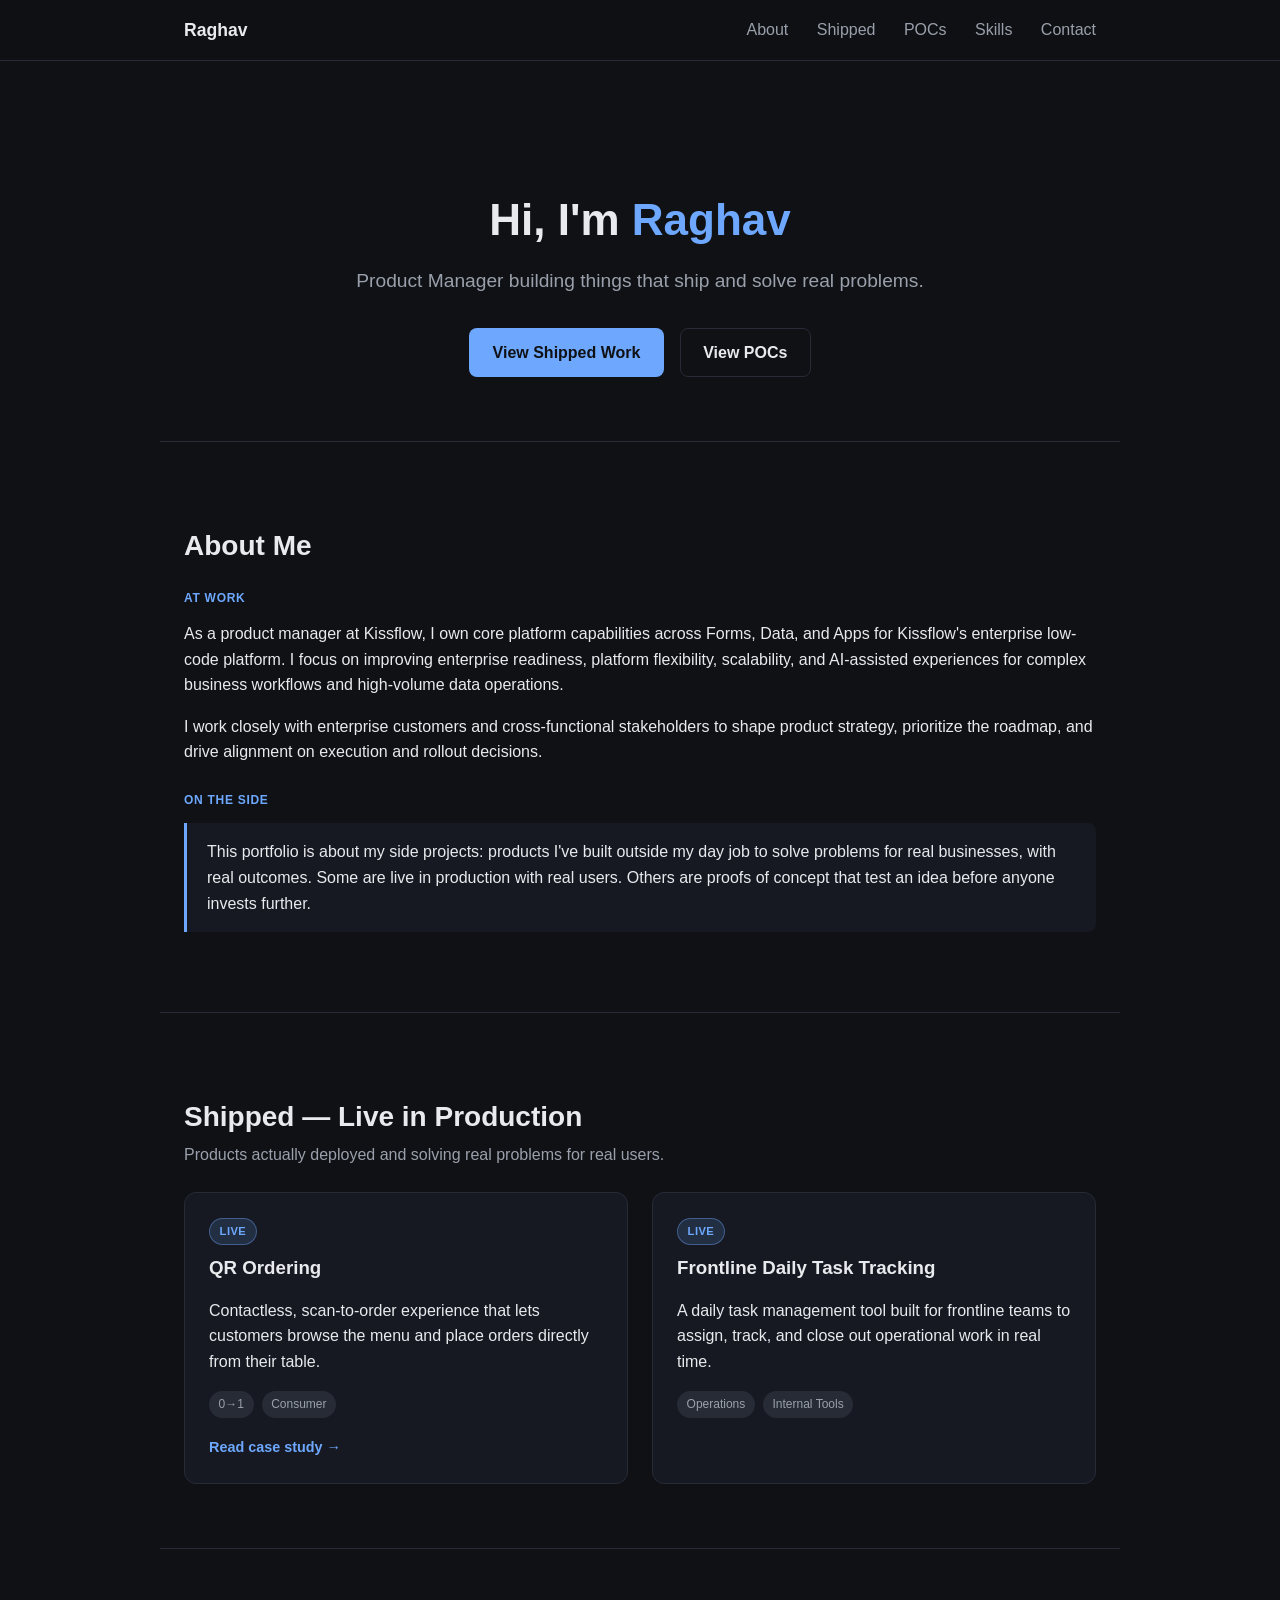
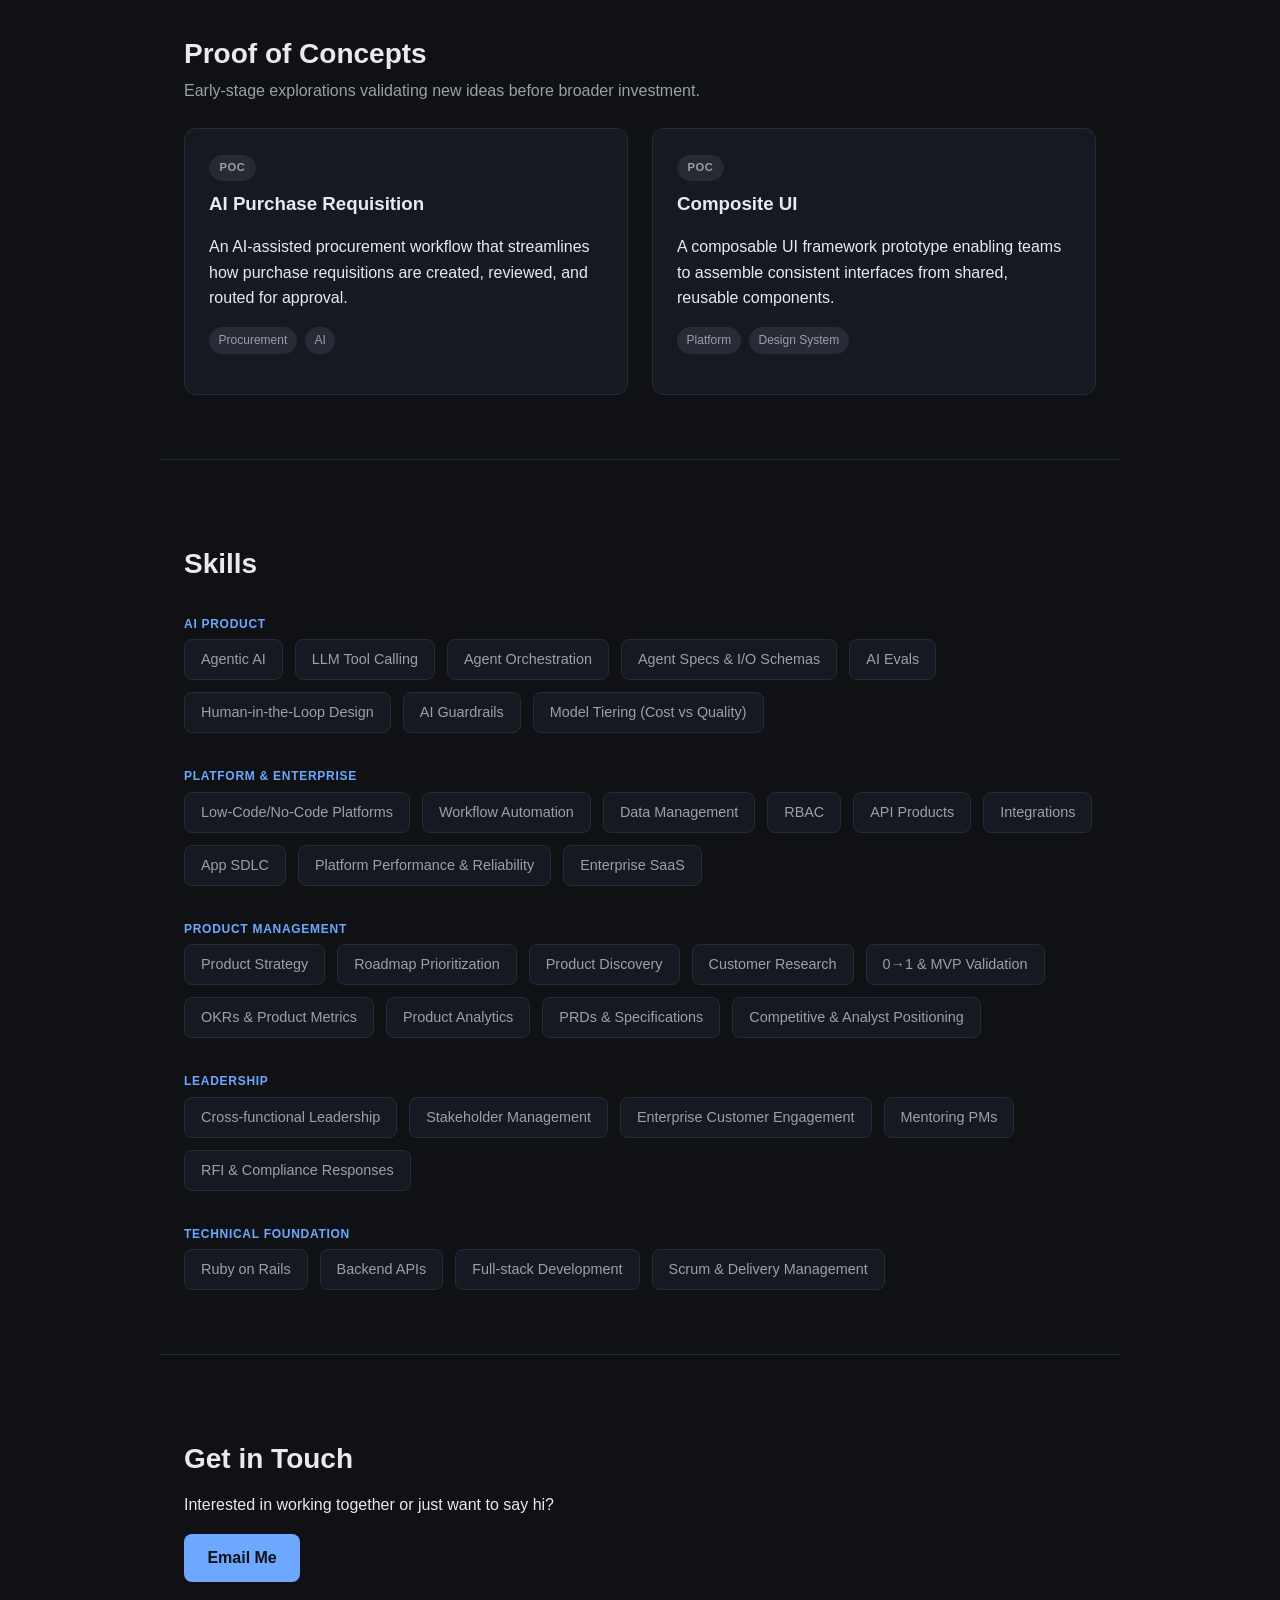
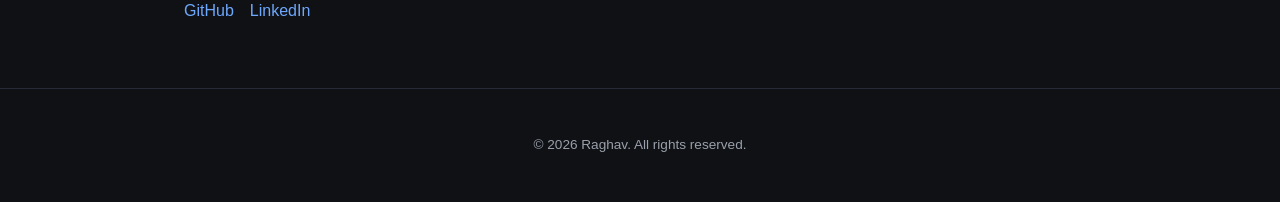
==== index.html @ c7f666b1 "Fill Skills section from resume, grouped by area Co-Authored-By: Claude Opus 5.5 <noreply@anthropic." ====
<!DOCTYPE html>
<html lang="en">
<head>
  <meta charset="UTF-8" />
  <meta name="viewport" content="width=device-width, initial-scale=1.0" />
  <title>Raghav — Product Manager Portfolio</title>
  <meta name="description" content="Portfolio of Raghav — Product Manager" />
  <link rel="stylesheet" href="assets/style.css" />
  <link rel="icon" href="data:,">
</head>
<body>
  <header class="nav">
    <div class="nav-inner">
      <a href="#home" class="brand">Raghav</a>
      <nav>
        <a href="#about">About</a>
        <a href="#projects">Shipped</a>
        <a href="#pocs">POCs</a>
        <a href="#skills">Skills</a>
        <a href="#contact">Contact</a>
      </nav>
    </div>
  </header>

  <main>
    <section id="home" class="hero">
      <h1>Hi, I'm <span class="accent">Raghav</span></h1>
      <p class="subtitle">Product Manager building things that ship and solve real problems.</p>
      <div class="cta">
        <a href="#projects" class="btn btn-primary">View Shipped Work</a>
        <a href="#pocs" class="btn btn-outline">View POCs</a>
      </div>
    </section>

    <section id="about" class="section">
      <h2>About Me</h2>
      <h3 class="about-label">At work</h3>
      <p>
        As a product manager at Kissflow, I own core platform capabilities across
        Forms, Data, and Apps for Kissflow's enterprise low-code platform. I focus on
        improving enterprise readiness, platform flexibility, scalability, and
        AI-assisted experiences for complex business workflows and high-volume data
        operations.
      </p>
      <p>
        I work closely with enterprise customers and cross-functional stakeholders to
        shape product strategy, prioritize the roadmap, and drive alignment on
        execution and rollout decisions.
      </p>
      <h3 class="about-label">On the side</h3>
      <p class="callout">
        This portfolio is about my side projects: products I've built outside my day
        job to solve problems for real businesses, with real outcomes. Some are live
        in production with real users. Others are proofs of concept that test an idea
        before anyone invests further.
      </p>
    </section>

    <section id="projects" class="section">
      <h2>Shipped — Live in Production</h2>
      <p class="section-intro">Products actually deployed and solving real problems for real users.</p>
      <div class="grid">
        <article class="card">
          <span class="status-badge status-live">Live</span>
          <h3>QR Ordering</h3>
          <p>Contactless, scan-to-order experience that lets customers browse the menu and place orders directly from their table.</p>
          <div class="tags">
            <span class="tag">0&rarr;1</span>
            <span class="tag">Consumer</span>
          </div>
          <a href="projects/qr-ordering.html" class="card-link">Read case study &rarr;</a>
        </article>
        <article class="card">
          <span class="status-badge status-live">Live</span>
          <h3>Frontline Daily Task Tracking</h3>
          <p>A daily task management tool built for frontline teams to assign, track, and close out operational work in real time.</p>
          <div class="tags">
            <span class="tag">Operations</span>
            <span class="tag">Internal Tools</span>
          </div>
        </article>
      </div>
    </section>

    <section id="pocs" class="section">
      <h2>Proof of Concepts</h2>
      <p class="section-intro">Early-stage explorations validating new ideas before broader investment.</p>
      <div class="grid">
        <article class="card">
          <span class="status-badge status-poc">POC</span>
          <h3>AI Purchase Requisition</h3>
          <p>An AI-assisted procurement workflow that streamlines how purchase requisitions are created, reviewed, and routed for approval.</p>
          <div class="tags">
            <span class="tag">Procurement</span>
            <span class="tag">AI</span>
          </div>
        </article>
        <article class="card">
          <span class="status-badge status-poc">POC</span>
          <h3>Composite UI</h3>
          <p>A composable UI framework prototype enabling teams to assemble consistent interfaces from shared, reusable components.</p>
          <div class="tags">
            <span class="tag">Platform</span>
            <span class="tag">Design System</span>
          </div>
        </article>
      </div>
    </section>

    <section id="skills" class="section">
      <h2>Skills</h2>
      <div class="skill-groups">
        <div class="skill-group">
          <h3 class="about-label">AI Product</h3>
          <ul class="skills-list">
            <li>Agentic AI</li>
            <li>LLM Tool Calling</li>
            <li>Agent Orchestration</li>
            <li>Agent Specs &amp; I/O Schemas</li>
            <li>AI Evals</li>
            <li>Human-in-the-Loop Design</li>
            <li>AI Guardrails</li>
            <li>Model Tiering (Cost vs Quality)</li>
          </ul>
        </div>
        <div class="skill-group">
          <h3 class="about-label">Platform &amp; Enterprise</h3>
          <ul class="skills-list">
            <li>Low-Code/No-Code Platforms</li>
            <li>Workflow Automation</li>
            <li>Data Management</li>
            <li>RBAC</li>
            <li>API Products</li>
            <li>Integrations</li>
            <li>App SDLC</li>
            <li>Platform Performance &amp; Reliability</li>
            <li>Enterprise SaaS</li>
          </ul>
        </div>
        <div class="skill-group">
          <h3 class="about-label">Product Management</h3>
          <ul class="skills-list">
            <li>Product Strategy</li>
            <li>Roadmap Prioritization</li>
            <li>Product Discovery</li>
            <li>Customer Research</li>
            <li>0&rarr;1 &amp; MVP Validation</li>
            <li>OKRs &amp; Product Metrics</li>
            <li>Product Analytics</li>
            <li>PRDs &amp; Specifications</li>
            <li>Competitive &amp; Analyst Positioning</li>
          </ul>
        </div>
        <div class="skill-group">
          <h3 class="about-label">Leadership</h3>
          <ul class="skills-list">
            <li>Cross-functional Leadership</li>
            <li>Stakeholder Management</li>
            <li>Enterprise Customer Engagement</li>
            <li>Mentoring PMs</li>
            <li>RFI &amp; Compliance Responses</li>
          </ul>
        </div>
        <div class="skill-group">
          <h3 class="about-label">Technical Foundation</h3>
          <ul class="skills-list">
            <li>Ruby on Rails</li>
            <li>Backend APIs</li>
            <li>Full-stack Development</li>
            <li>Scrum &amp; Delivery Management</li>
          </ul>
        </div>
      </div>
    </section>

    <section id="contact" class="section">
      <h2>Get in Touch</h2>
      <p>Interested in working together or just want to say hi?</p>
      <a href="mailto:you@example.com" class="btn btn-primary">Email Me</a>
      <div class="social">
        <a href="https://github.com/rockwander" target="_blank" rel="noopener">GitHub</a>
        <a href="#" target="_blank" rel="noopener">LinkedIn</a>
      </div>
    </section>
  </main>

  <footer class="footer">
    <p>&copy; <span id="year"></span> Raghav. All rights reserved.</p>
  </footer>

  <script src="assets/script.js"></script>
</body>
</html>
---- assets/style.css ----
:root {
  --bg: #0f1115;
  --bg-alt: #161922;
  --text: #e8eaed;
  --text-muted: #9aa0ab;
  --accent: #6ea8fe;
  --border: #262b36;
  --max-width: 960px;
}

* {
  box-sizing: border-box;
}

body {
  margin: 0;
  font-family: -apple-system, BlinkMacSystemFont, "Segoe UI", Roboto, Helvetica, Arial, sans-serif;
  background: var(--bg);
  color: var(--text);
  line-height: 1.6;
}

a {
  color: var(--accent);
  text-decoration: none;
}

h1, h2, h3 {
  line-height: 1.2;
}

.nav {
  position: sticky;
  top: 0;
  background: rgba(15, 17, 21, 0.9);
  backdrop-filter: blur(6px);
  border-bottom: 1px solid var(--border);
  z-index: 10;
}

.nav-inner {
  max-width: var(--max-width);
  margin: 0 auto;
  padding: 1rem 1.5rem;
  display: flex;
  justify-content: space-between;
  align-items: center;
}

.brand {
  font-weight: 700;
  color: var(--text);
  font-size: 1.1rem;
}

.nav nav a {
  margin-left: 1.5rem;
  color: var(--text-muted);
  font-weight: 500;
}

.nav nav a:hover {
  color: var(--text);
}

.hero {
  max-width: var(--max-width);
  margin: 0 auto;
  padding: 6rem 1.5rem 4rem;
  text-align: center;
}

.hero h1 {
  font-size: 2.75rem;
  margin-bottom: 0.5rem;
}

.accent {
  color: var(--accent);
}

.subtitle {
  color: var(--text-muted);
  font-size: 1.2rem;
  margin-bottom: 2rem;
}

.cta {
  display: flex;
  gap: 1rem;
  justify-content: center;
}

.btn {
  display: inline-block;
  padding: 0.65rem 1.4rem;
  border-radius: 8px;
  font-weight: 600;
  border: 1px solid transparent;
}

.btn-primary {
  background: var(--accent);
  color: #0f1115;
}

.btn-outline {
  border-color: var(--border);
  color: var(--text);
}

.section {
  max-width: var(--max-width);
  margin: 0 auto;
  padding: 4rem 1.5rem;
  border-top: 1px solid var(--border);
}

.section h2 {
  font-size: 1.75rem;
  margin-bottom: 0.5rem;
}

.section-intro {
  color: var(--text-muted);
  margin-top: 0;
  margin-bottom: 1.5rem;
}

.grid {
  display: grid;
  grid-template-columns: repeat(auto-fit, minmax(240px, 1fr));
  gap: 1.5rem;
}

.card {
  background: var(--bg-alt);
  border: 1px solid var(--border);
  border-radius: 12px;
  padding: 1.5rem;
}

.card h3 {
  margin-top: 0;
}

.status-badge {
  display: inline-block;
  font-size: 0.7rem;
  font-weight: 700;
  text-transform: uppercase;
  letter-spacing: 0.04em;
  padding: 0.2rem 0.6rem;
  border-radius: 999px;
  margin-bottom: 0.75rem;
}

.status-live {
  background: rgba(110, 168, 254, 0.15);
  color: var(--accent);
  border: 1px solid rgba(110, 168, 254, 0.4);
}

.status-poc {
  background: rgba(154, 160, 171, 0.12);
  color: var(--text-muted);
  border: 1px solid var(--border);
}

.tags {
  display: flex;
  gap: 0.5rem;
  flex-wrap: wrap;
  margin: 1rem 0;
}

.tag {
  background: var(--border);
  color: var(--text-muted);
  font-size: 0.75rem;
  padding: 0.25rem 0.6rem;
  border-radius: 999px;
}

.card-link {
  font-weight: 600;
  font-size: 0.9rem;
}

.skills-list {
  display: flex;
  flex-wrap: wrap;
  gap: 0.75rem;
  list-style: none;
  padding: 0;
}

.skills-list li {
  background: var(--bg-alt);
  border: 1px solid var(--border);
  padding: 0.5rem 1rem;
  border-radius: 8px;
  color: var(--text-muted);
  font-size: 0.9rem;
}

.skill-groups {
  display: grid;
  gap: 0.5rem;
}

.skill-group .skills-list {
  margin: 0.5rem 0 0;
}

.social {
  margin-top: 1rem;
  display: flex;
  gap: 1rem;
}

.footer {
  text-align: center;
  padding: 2rem 1.5rem;
  color: var(--text-muted);
  font-size: 0.85rem;
  border-top: 1px solid var(--border);
}

.about-label {
  font-size: 0.75rem;
  font-weight: 700;
  text-transform: uppercase;
  letter-spacing: 0.06em;
  color: var(--accent);
  margin: 1.75rem 0 0.25rem;
}

/* Case study pages */
.case-hero {
  max-width: var(--max-width);
  margin: 0 auto;
  padding: 4rem 1.5rem 2rem;
}

.case-hero h1 {
  font-size: 2.5rem;
  margin: 0 0 0.5rem;
}

.case-hero .subtitle {
  margin-bottom: 1rem;
}

.numbered {
  list-style: none;
  counter-reset: item;
  padding: 0;
  margin: 0;
}

.numbered li {
  counter-increment: item;
  position: relative;
  padding-left: 3rem;
  margin-bottom: 1.5rem;
}

.numbered li::before {
  content: counter(item, decimal-leading-zero);
  position: absolute;
  left: 0;
  top: 0.1rem;
  color: var(--accent);
  font-weight: 700;
}

.numbered h3 {
  margin: 0 0 0.25rem;
  font-size: 1.05rem;
}

.numbered p {
  margin: 0;
  color: var(--text-muted);
}

.subsection {
  margin-top: 2.5rem;
}

.subsection h3 {
  font-size: 1.2rem;
  margin-bottom: 0.75rem;
}

.subsection p {
  color: var(--text-muted);
}

.mt {
  margin-top: 2rem;
}

.checklist {
  list-style: none;
  padding: 0;
  margin: 0;
}

.checklist li {
  position: relative;
  padding-left: 1.5rem;
  margin-bottom: 0.6rem;
  color: var(--text-muted);
}

.checklist li::before {
  content: "\2192";
  position: absolute;
  left: 0;
  color: var(--accent);
}

.checklist strong,
.subsection p strong {
  color: var(--text);
}

.pipeline {
  display: grid;
  grid-template-columns: repeat(auto-fit, minmax(200px, 1fr));
  gap: 1rem;
  margin-top: 1rem;
}

.stage {
  background: var(--bg-alt);
  border: 1px solid var(--border);
  border-top: 3px solid var(--accent);
  border-radius: 10px;
  padding: 1.25rem;
}

.stage h4 {
  margin: 0.5rem 0;
  font-size: 1rem;
}

.stage p {
  margin: 0;
  font-size: 0.9rem;
}

.stage-owner {
  font-size: 0.7rem;
  font-weight: 700;
  text-transform: uppercase;
  letter-spacing: 0.04em;
  color: var(--accent);
}

.callout {
  border-left: 3px solid var(--accent);
  background: var(--bg-alt);
  padding: 1rem 1.25rem;
  border-radius: 0 8px 8px 0;
}

@media (max-width: 600px) {
  .nav nav a {
    margin-left: 1rem;
    font-size: 0.9rem;
  }
  .hero h1,
  .case-hero h1 {
    font-size: 2rem;
  }
}
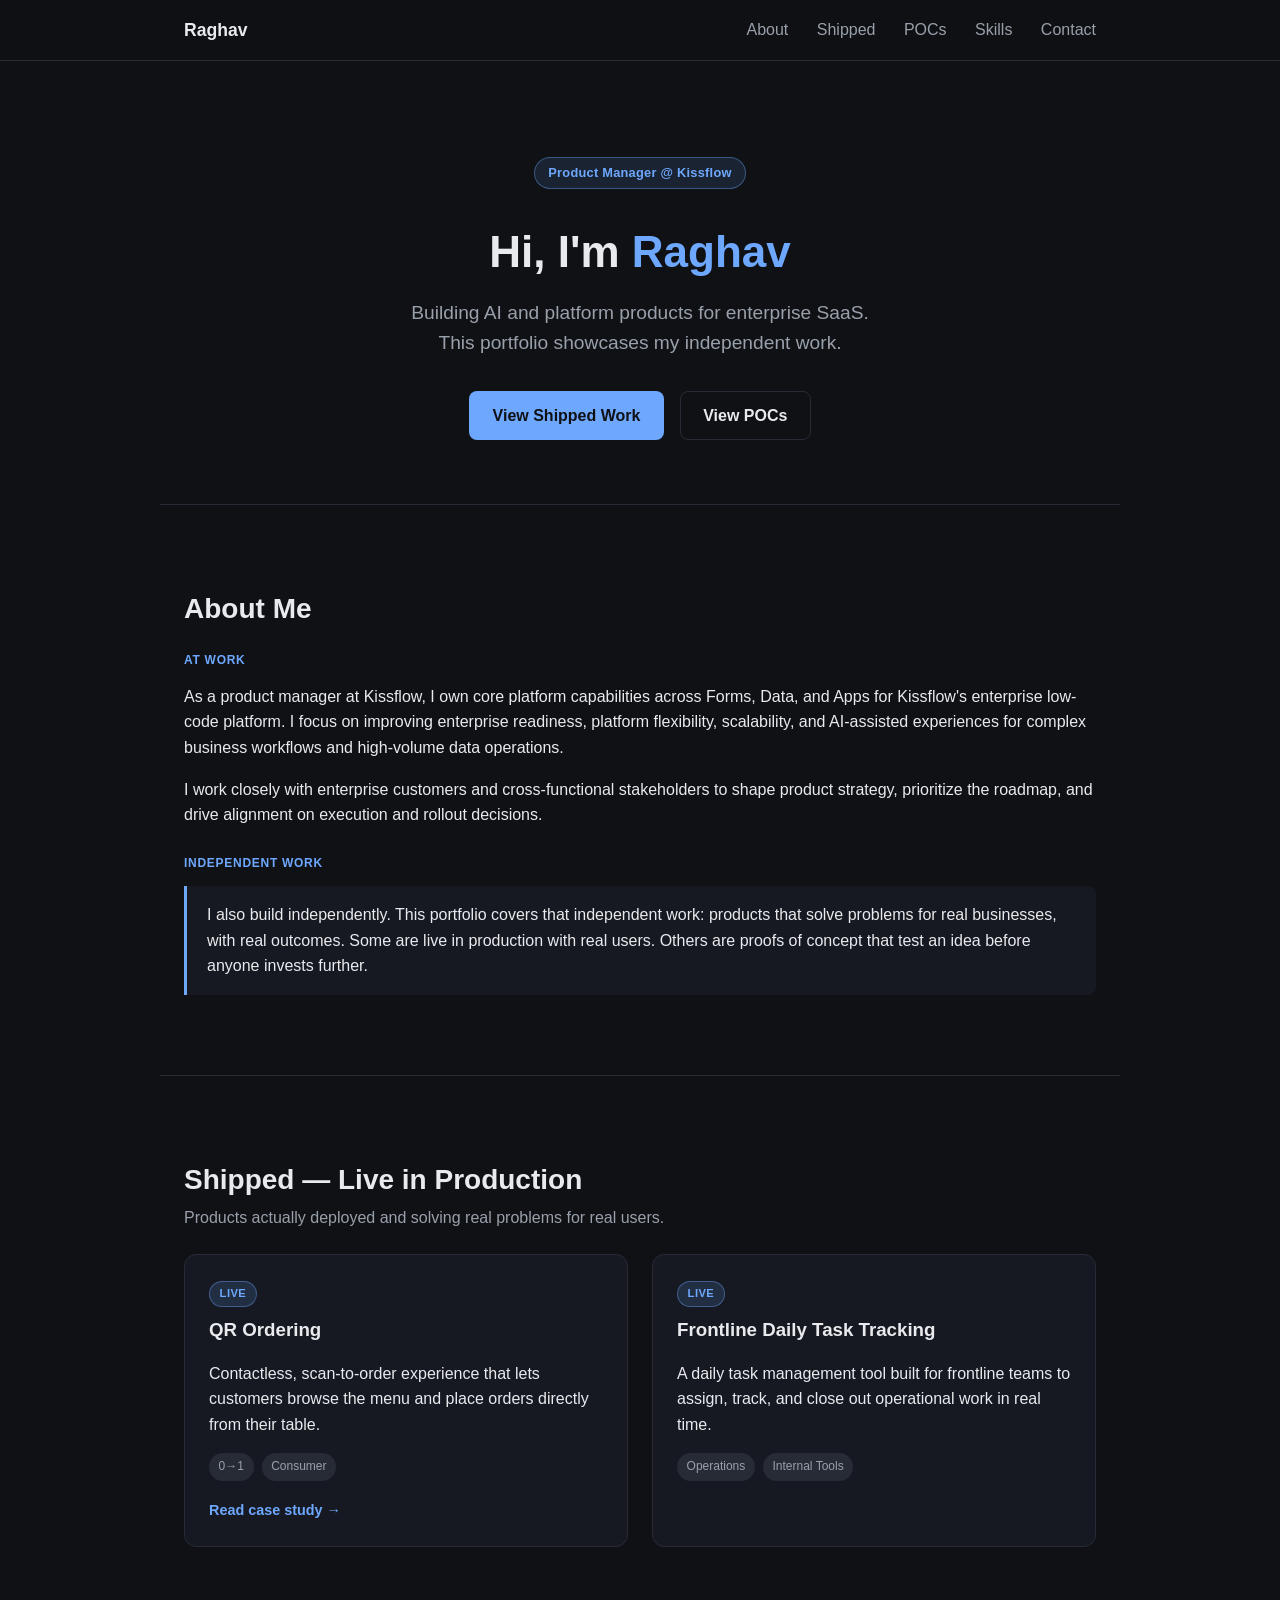
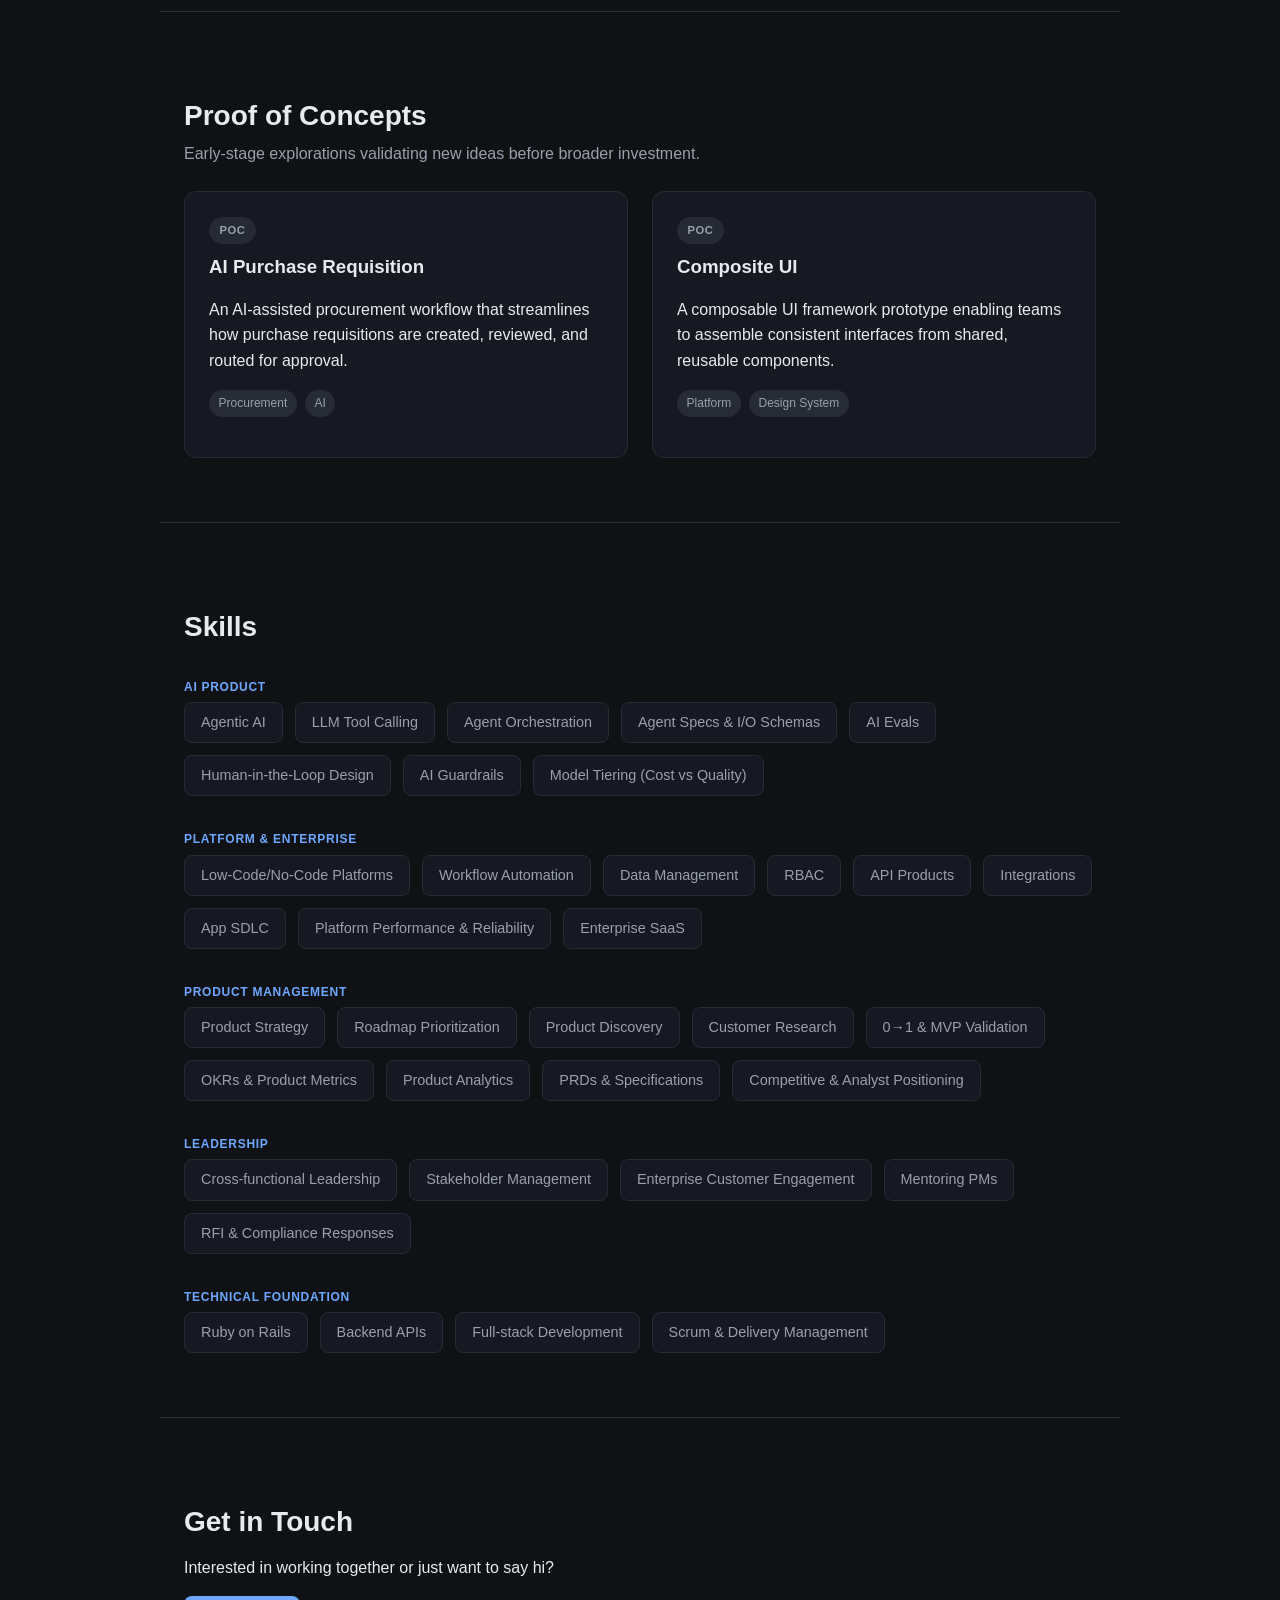
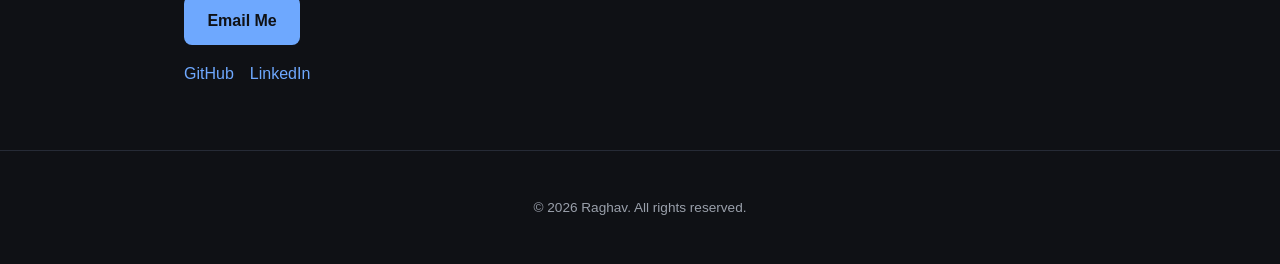
==== commit 80a3cee9: "Add Kissflow role tag to hero and frame portfolio as independent work Co-Authored-By: Claude Opus 5." ====
--- a/index.html
+++ b/index.html
@@ -24,8 +24,9 @@
 
   <main>
     <section id="home" class="hero">
+      <span class="role-tag">Product Manager @ Kissflow</span>
       <h1>Hi, I'm <span class="accent">Raghav</span></h1>
-      <p class="subtitle">Product Manager building things that ship and solve real problems.</p>
+      <p class="subtitle">Building AI and platform products for enterprise SaaS.<br />This portfolio showcases my independent work.</p>
       <div class="cta">
         <a href="#projects" class="btn btn-primary">View Shipped Work</a>
         <a href="#pocs" class="btn btn-outline">View POCs</a>
@@ -47,12 +48,12 @@
         shape product strategy, prioritize the roadmap, and drive alignment on
         execution and rollout decisions.
       </p>
-      <h3 class="about-label">On the side</h3>
+      <h3 class="about-label">Independent work</h3>
       <p class="callout">
-        This portfolio is about my side projects: products I've built outside my day
-        job to solve problems for real businesses, with real outcomes. Some are live
-        in production with real users. Others are proofs of concept that test an idea
-        before anyone invests further.
+        I also build independently. This portfolio covers that independent work:
+        products that solve problems for real businesses, with real outcomes. Some are
+        live in production with real users. Others are proofs of concept that test an
+        idea before anyone invests further.
       </p>
     </section>
 
@@ -176,10 +177,10 @@
     <section id="contact" class="section">
       <h2>Get in Touch</h2>
       <p>Interested in working together or just want to say hi?</p>
-      <a href="mailto:you@example.com" class="btn btn-primary">Email Me</a>
+      <a href="mailto:vishalragh13@gmail.com" class="btn btn-primary">Email Me</a>
       <div class="social">
         <a href="https://github.com/rockwander" target="_blank" rel="noopener">GitHub</a>
-        <a href="#" target="_blank" rel="noopener">LinkedIn</a>
+        <a href="https://www.linkedin.com/in/raghavendrang" target="_blank" rel="noopener">LinkedIn</a>
       </div>
     </section>
   </main>
--- a/assets/style.css
+++ b/assets/style.css
@@ -73,6 +73,18 @@
 .hero h1 {
   font-size: 2.75rem;
   margin-bottom: 0.5rem;
+}
+
+.role-tag {
+  display: inline-block;
+  font-size: 0.8rem;
+  font-weight: 600;
+  letter-spacing: 0.02em;
+  color: var(--accent);
+  background: rgba(110, 168, 254, 0.12);
+  border: 1px solid rgba(110, 168, 254, 0.4);
+  padding: 0.3rem 0.85rem;
+  border-radius: 999px;
 }
 
 .accent {
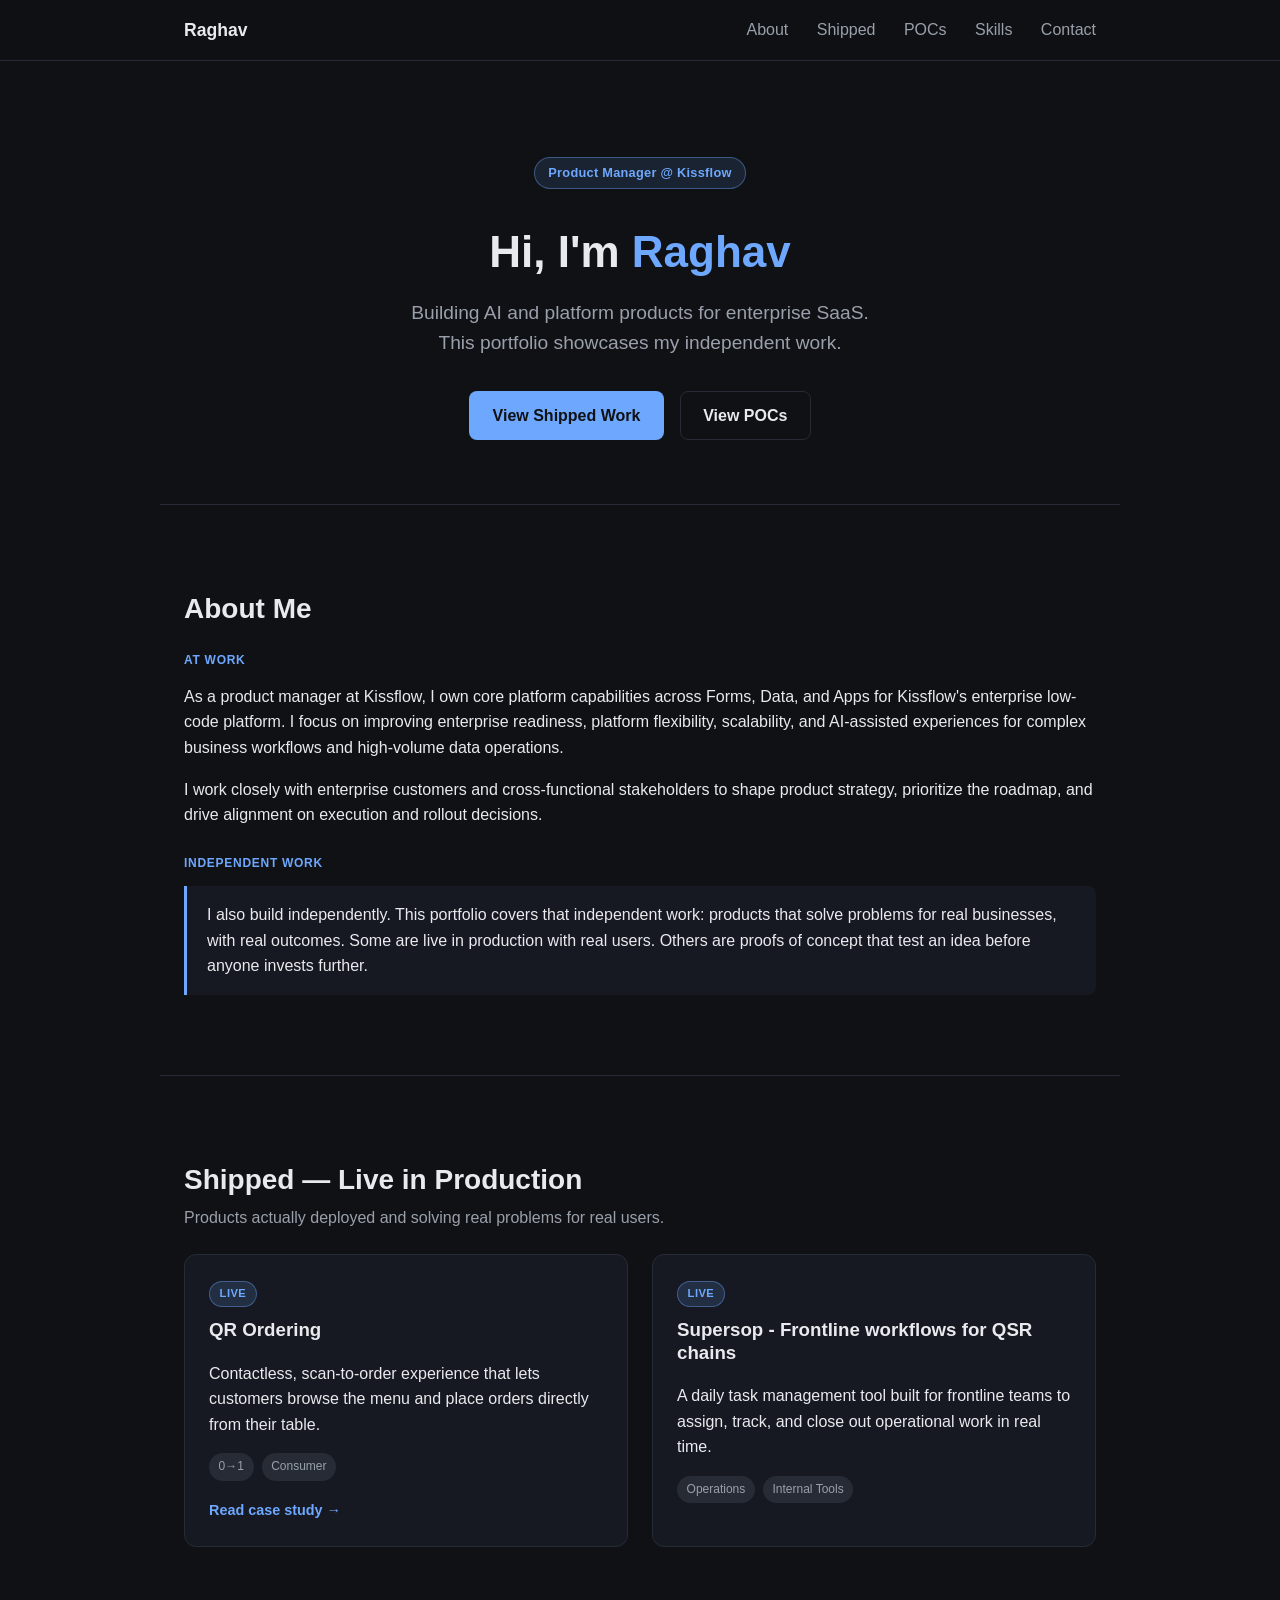
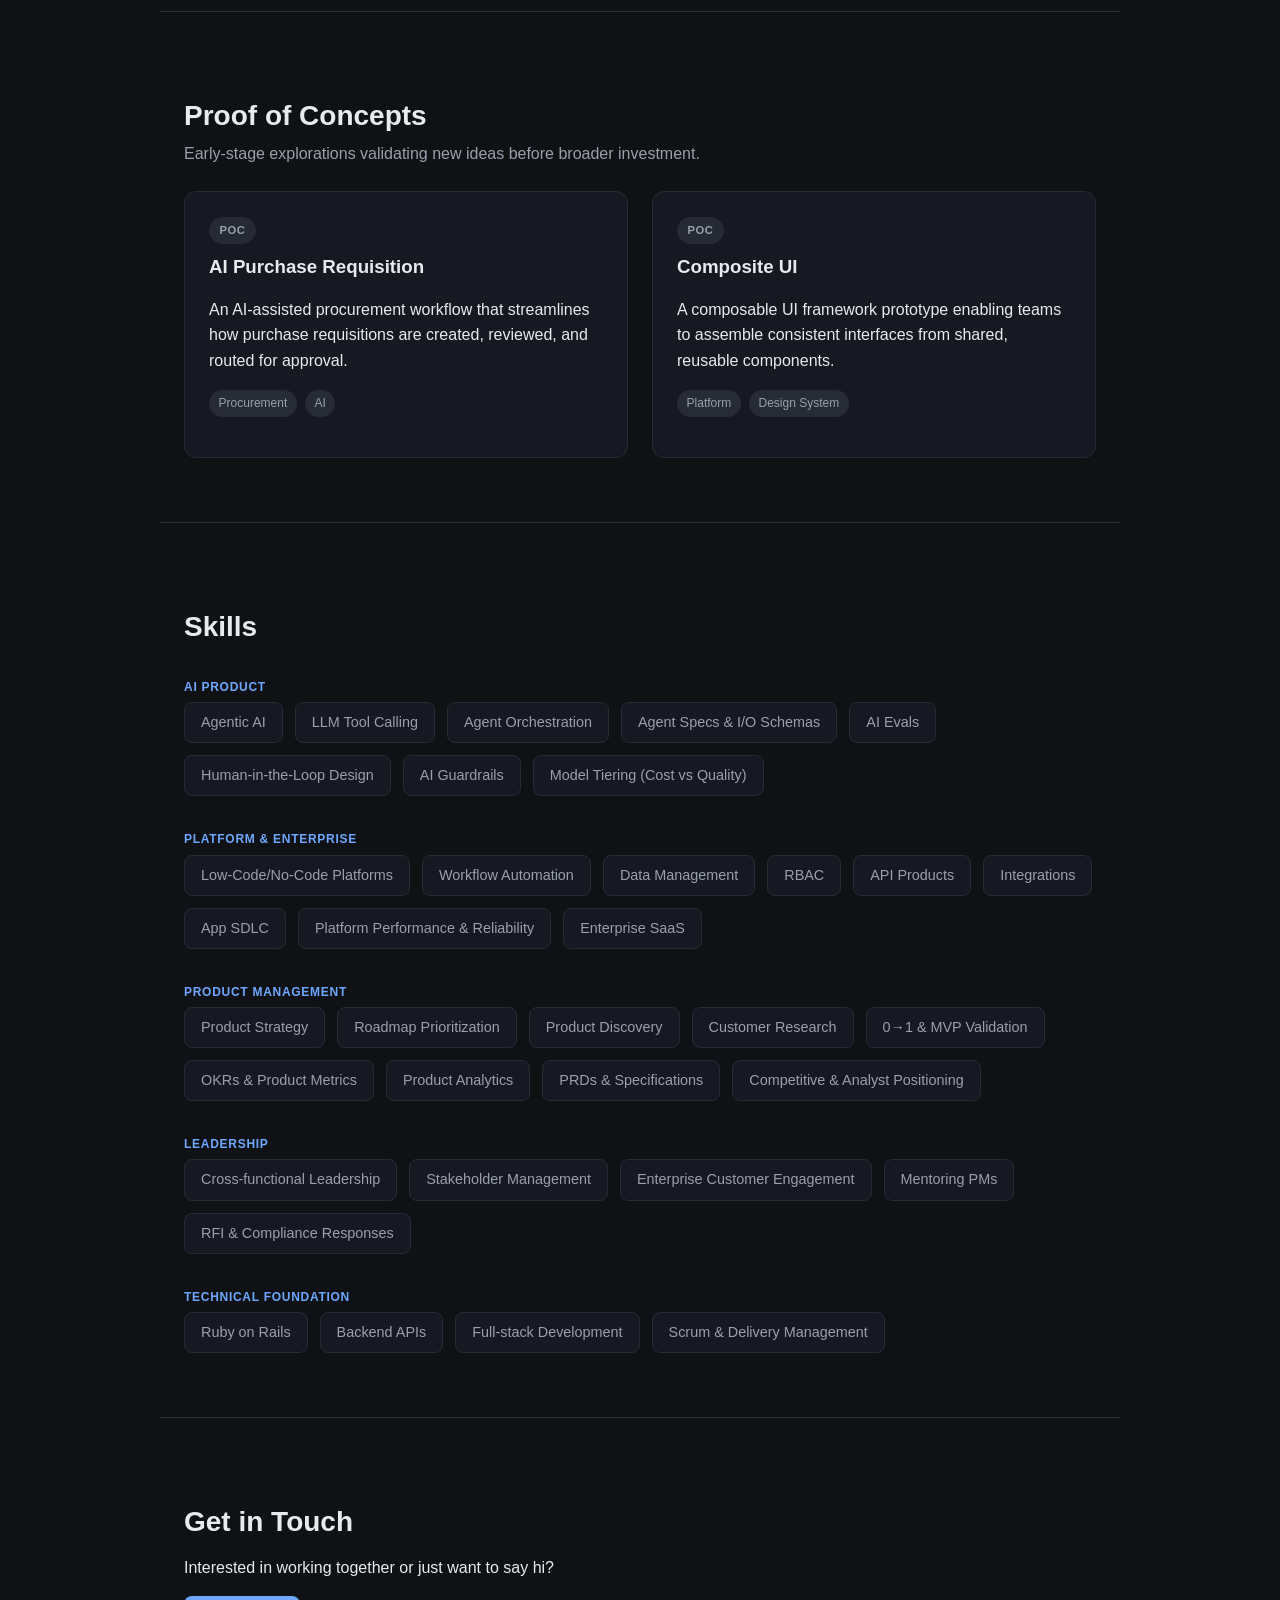
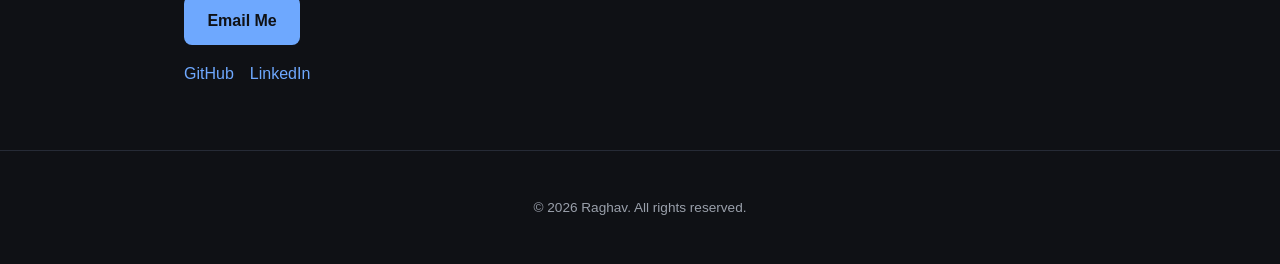
==== commit fef30f85: "Rename frontline task tracking card to Supersop Co-Authored-By: Claude Opus 5.5 <noreply@anthropic.c" ====
--- a/index.html
+++ b/index.html
@@ -73,7 +73,7 @@
         </article>
         <article class="card">
           <span class="status-badge status-live">Live</span>
-          <h3>Frontline Daily Task Tracking</h3>
+          <h3>Supersop - Frontline workflows for QSR chains</h3>
           <p>A daily task management tool built for frontline teams to assign, track, and close out operational work in real time.</p>
           <div class="tags">
             <span class="tag">Operations</span>
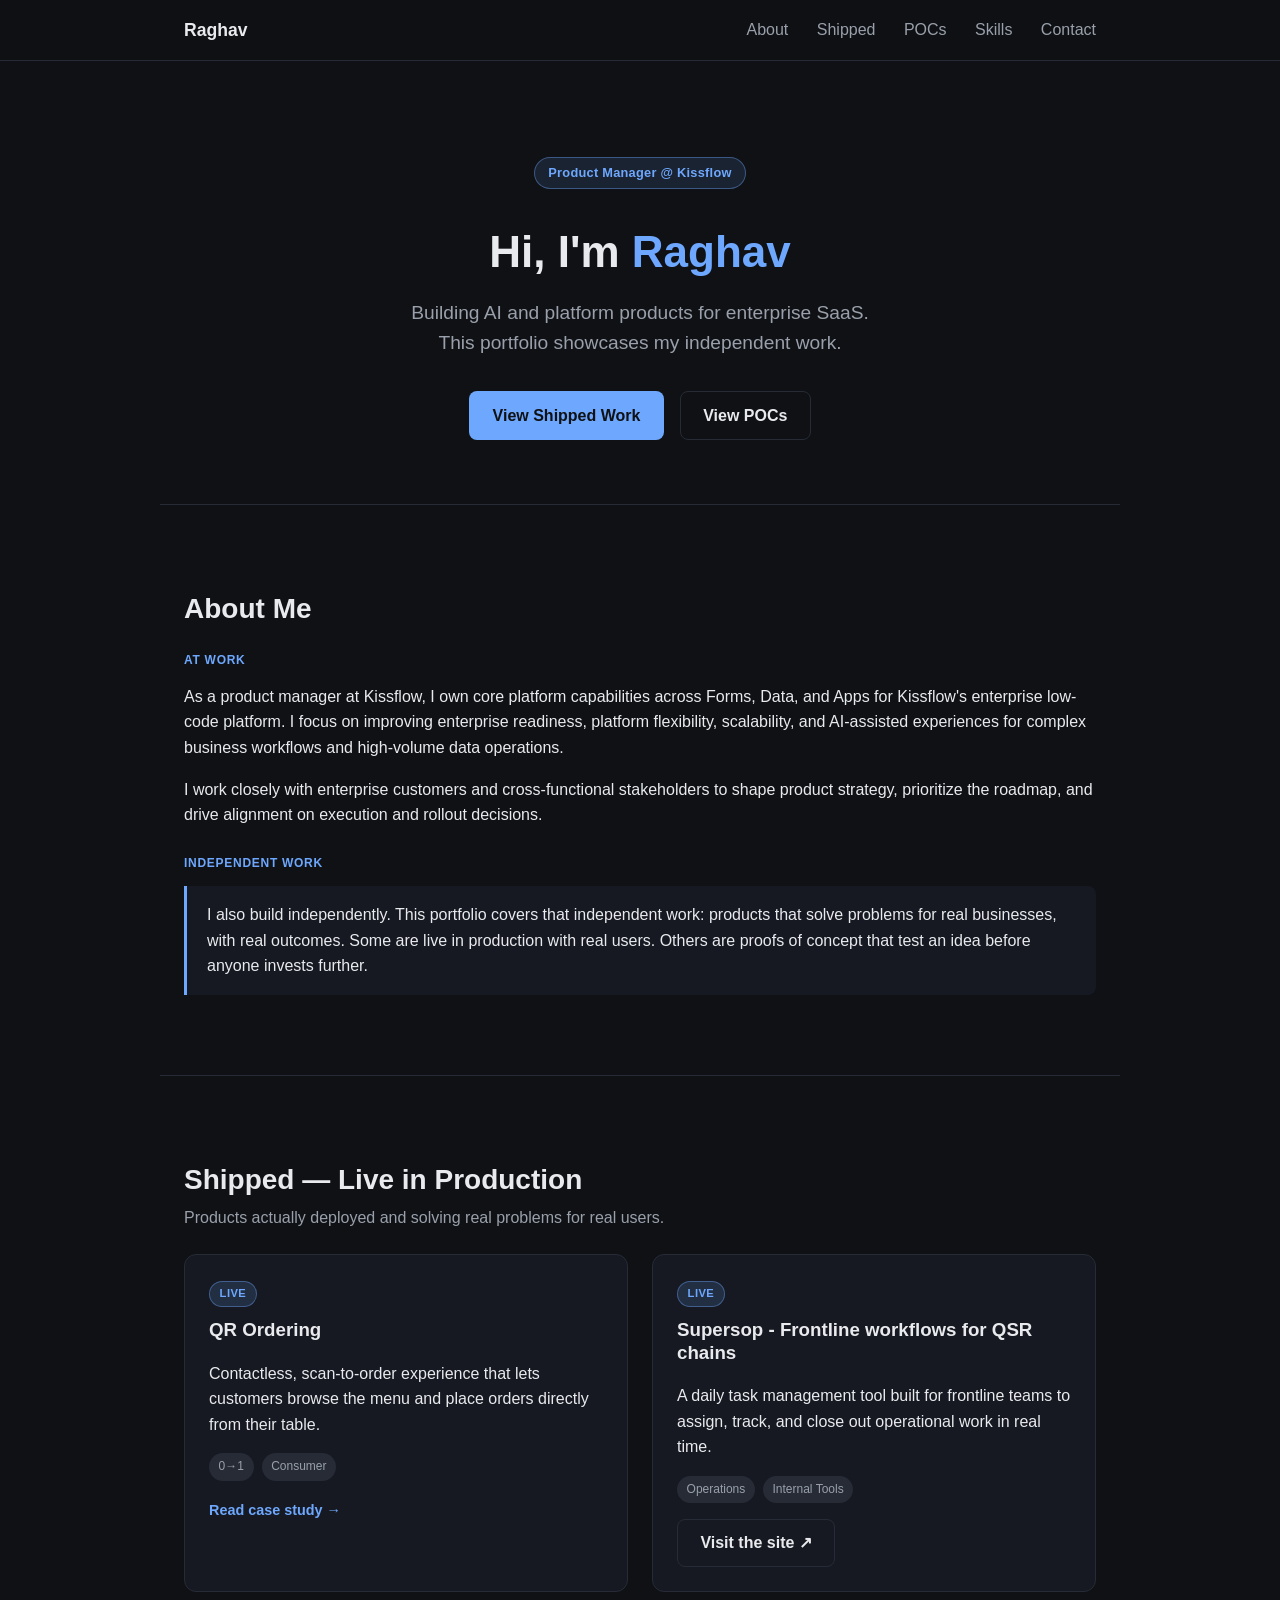
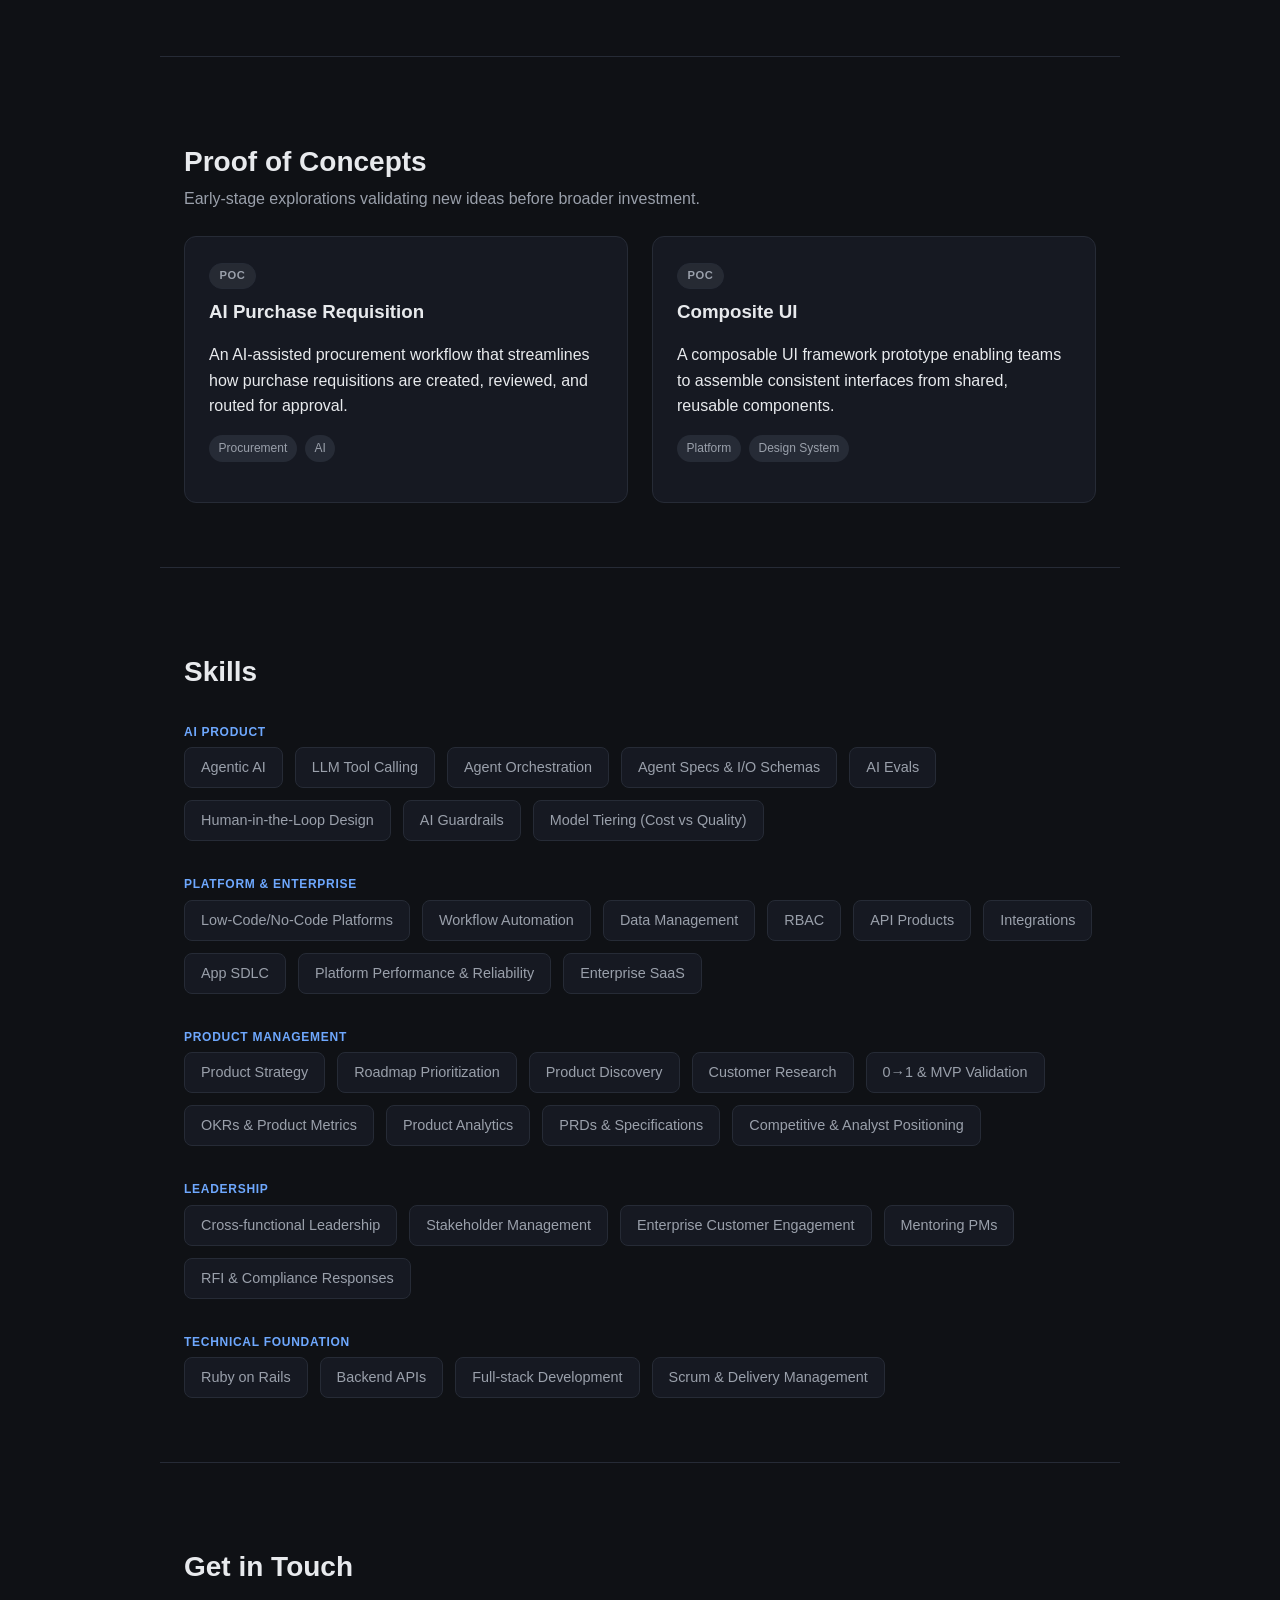
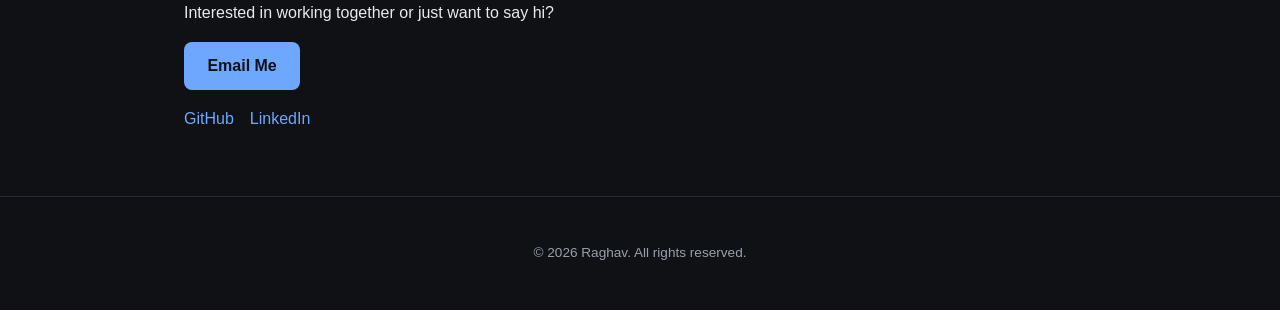
==== commit dea79f94: "Add Visit the site button to Supersop card Co-Authored-By: Claude Opus 5.5 <noreply@anthropic.com> C" ====
--- a/index.html
+++ b/index.html
@@ -79,6 +79,7 @@
             <span class="tag">Operations</span>
             <span class="tag">Internal Tools</span>
           </div>
+          <a href="https://www.supersop.xyz" class="btn btn-outline" target="_blank" rel="noopener">Visit the site &nearr;</a>
         </article>
       </div>
     </section>
--- a/assets/style.css
+++ b/assets/style.css
@@ -389,3 +389,28 @@
     font-size: 2rem;
   }
 }
+
+.shots {
+  display: grid;
+  grid-template-columns: repeat(auto-fill, minmax(200px, 1fr));
+  gap: 1.25rem;
+  margin-top: 1.5rem;
+}
+
+.shot {
+  margin: 0;
+}
+
+.shot img {
+  display: block;
+  width: 100%;
+  height: auto;
+  border: 1px solid var(--border);
+  border-radius: 12px;
+}
+
+.shot figcaption {
+  margin-top: 0.5rem;
+  font-size: 0.85rem;
+  color: var(--text-muted);
+}
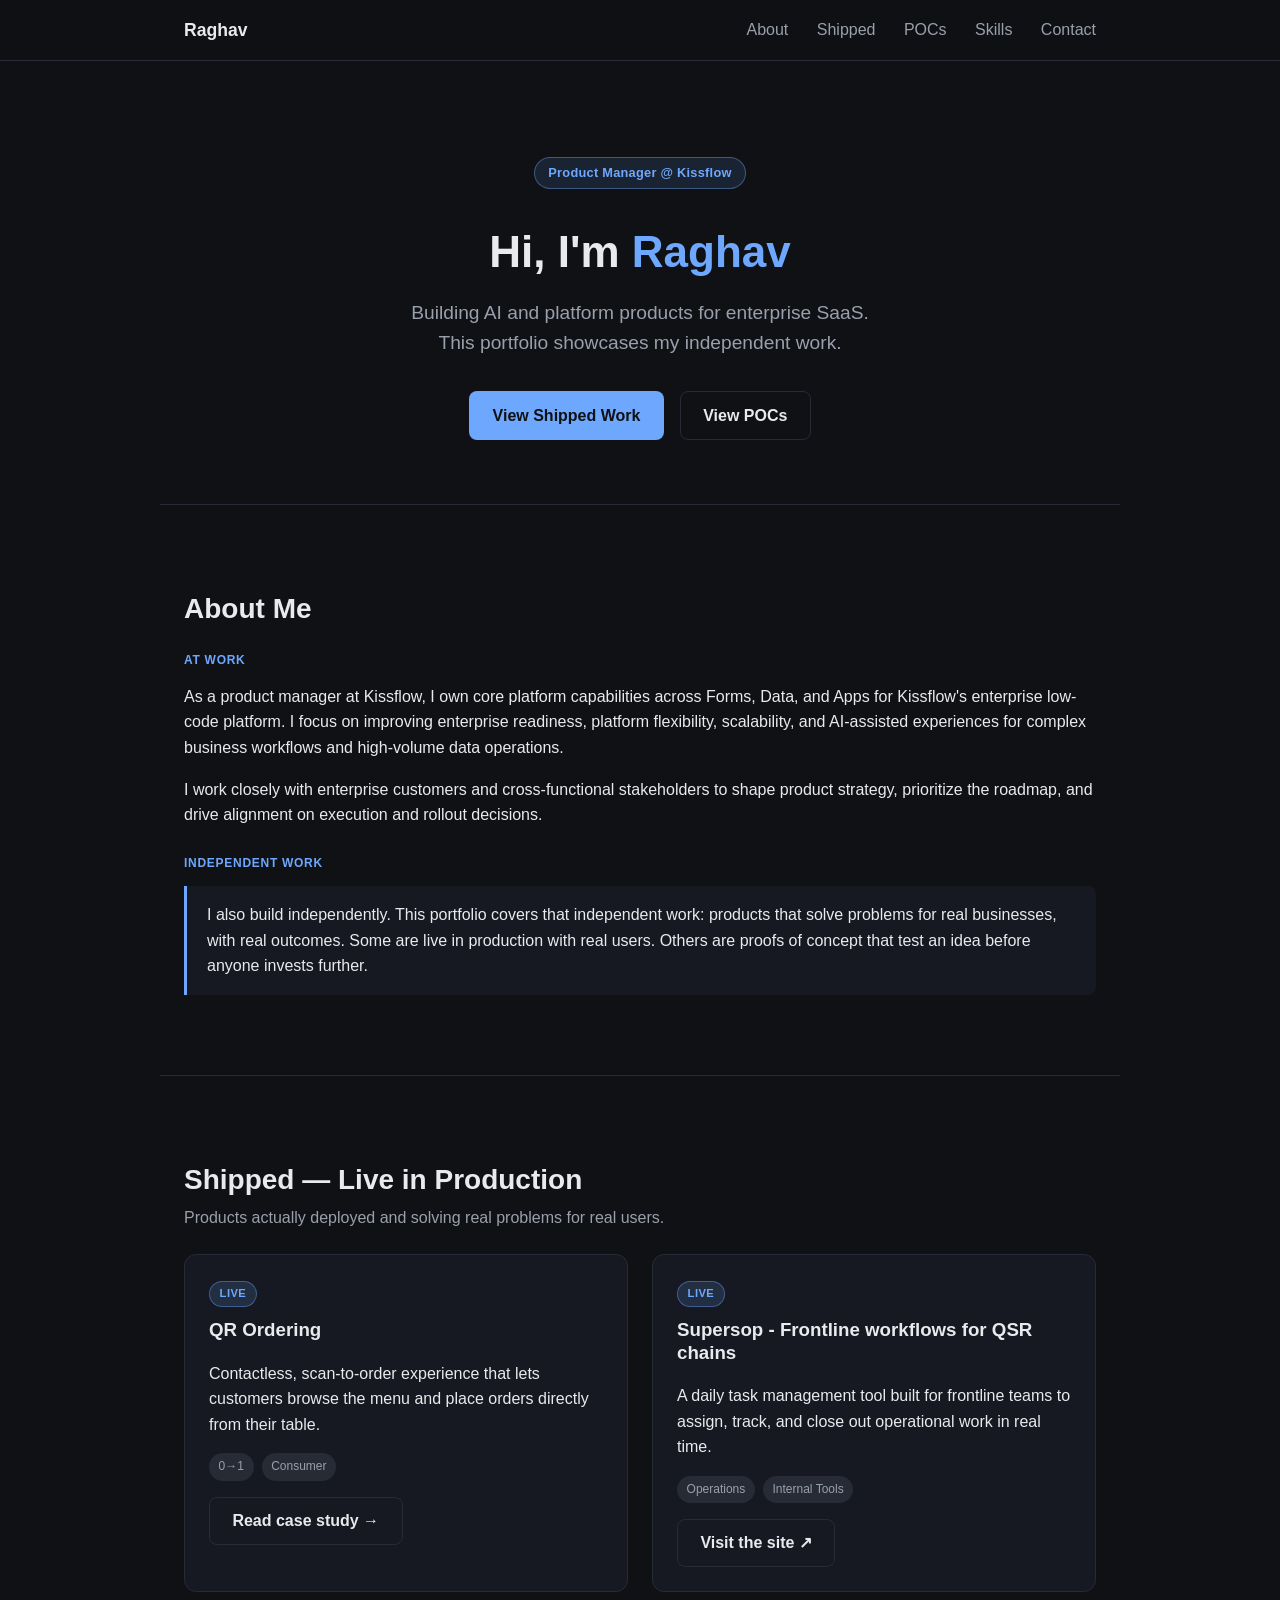
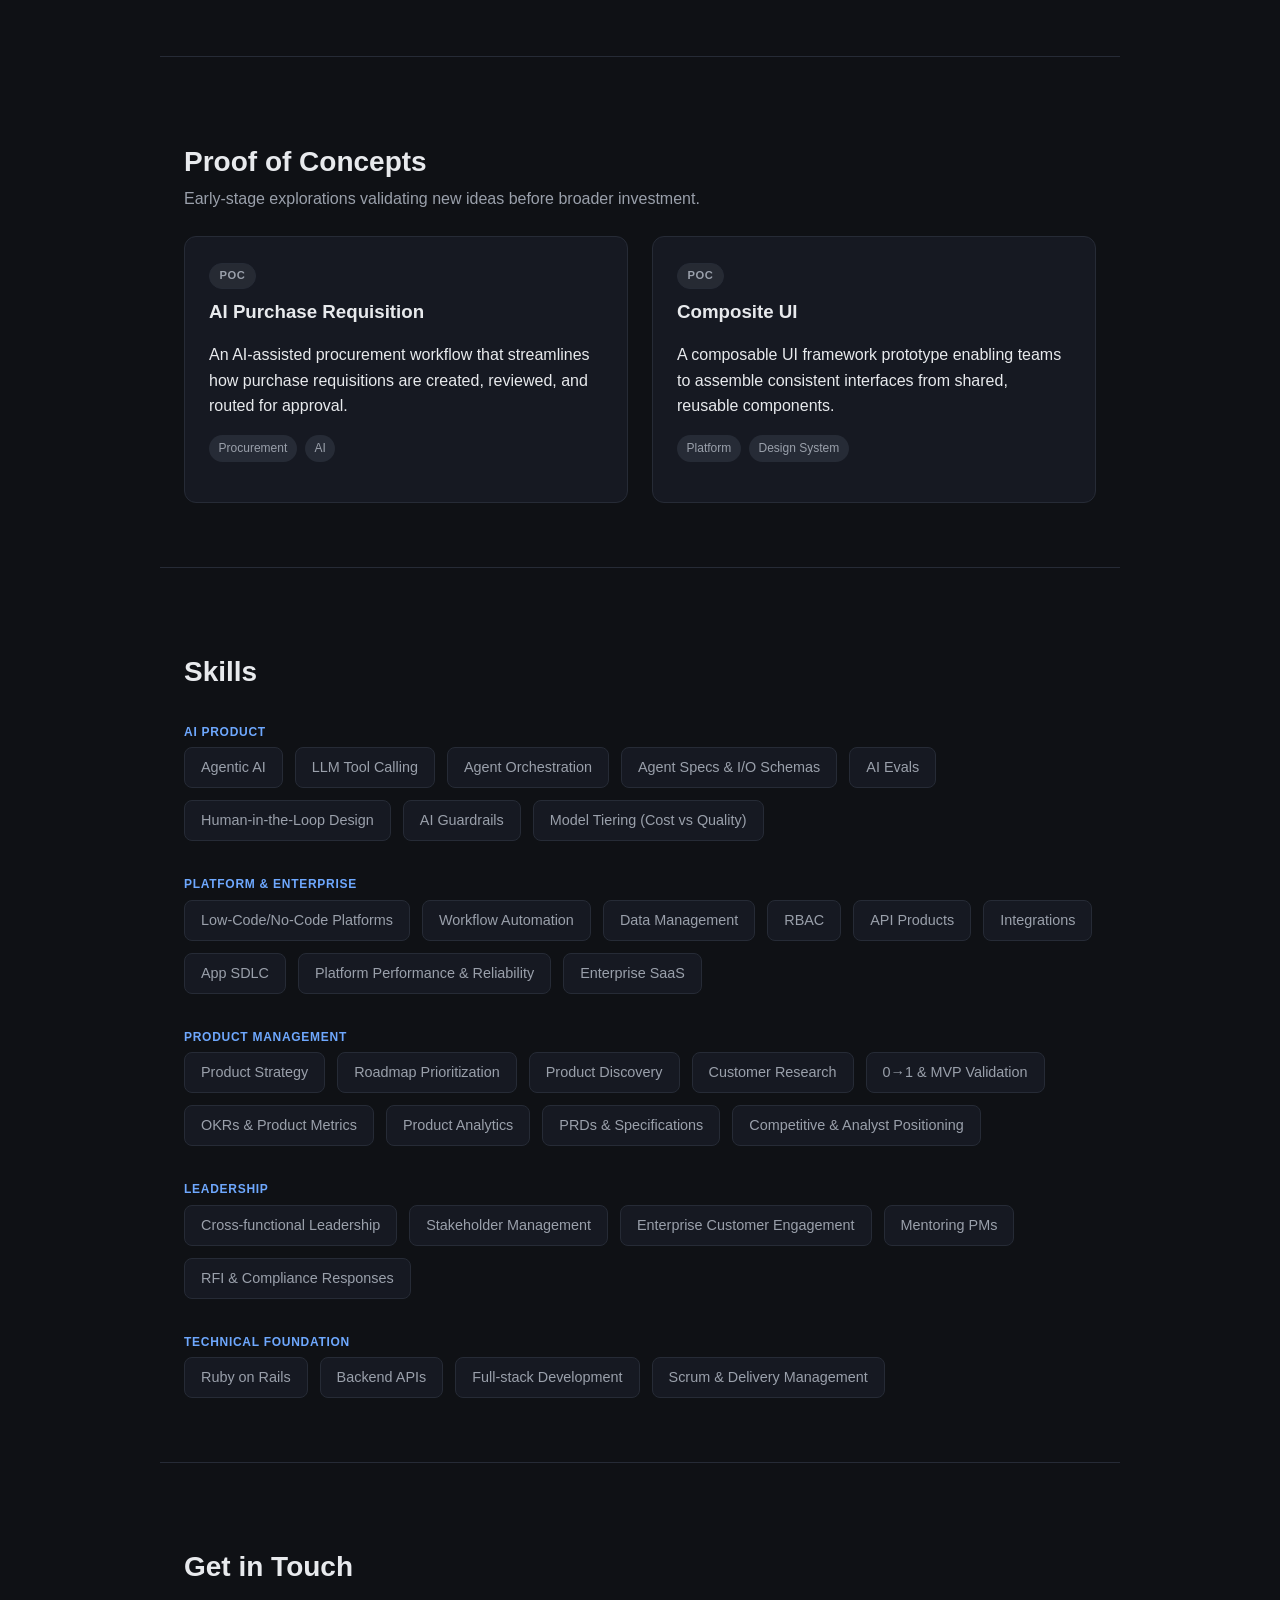
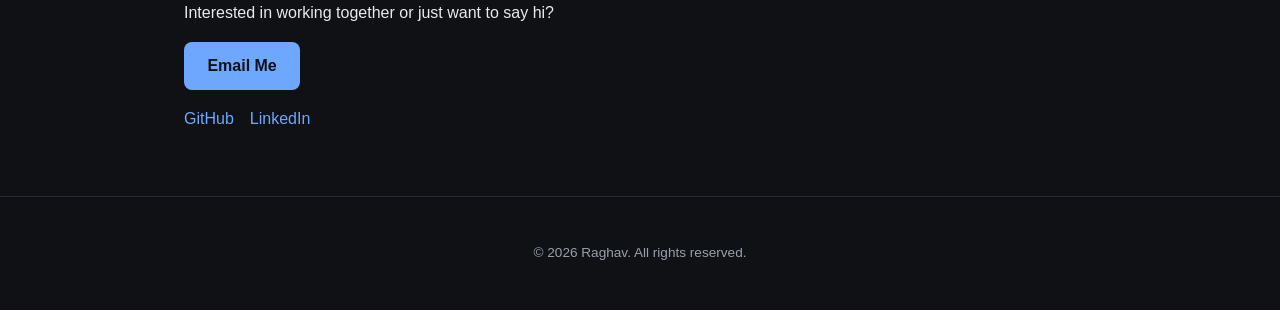
==== commit 406b2881: "Add QR ordering cover image and make case study link a button Co-Authored-By: Claude Opus 5.5 <norep" ====
--- a/index.html
+++ b/index.html
@@ -69,7 +69,7 @@
             <span class="tag">0&rarr;1</span>
             <span class="tag">Consumer</span>
           </div>
-          <a href="projects/qr-ordering.html" class="card-link">Read case study &rarr;</a>
+          <a href="projects/qr-ordering.html" class="btn btn-outline">Read case study &rarr;</a>
         </article>
         <article class="card">
           <span class="status-badge status-live">Live</span>
--- a/assets/style.css
+++ b/assets/style.css
@@ -249,6 +249,22 @@
 }
 
 /* Case study pages */
+.case-cover {
+  max-width: var(--max-width);
+  margin: 2rem auto 0;
+  padding: 0 1.5rem;
+}
+
+.case-cover img {
+  display: block;
+  width: 100%;
+  height: auto;
+  aspect-ratio: 16 / 9;
+  object-fit: cover;
+  border: 1px solid var(--border);
+  border-radius: 16px;
+}
+
 .case-hero {
   max-width: var(--max-width);
   margin: 0 auto;
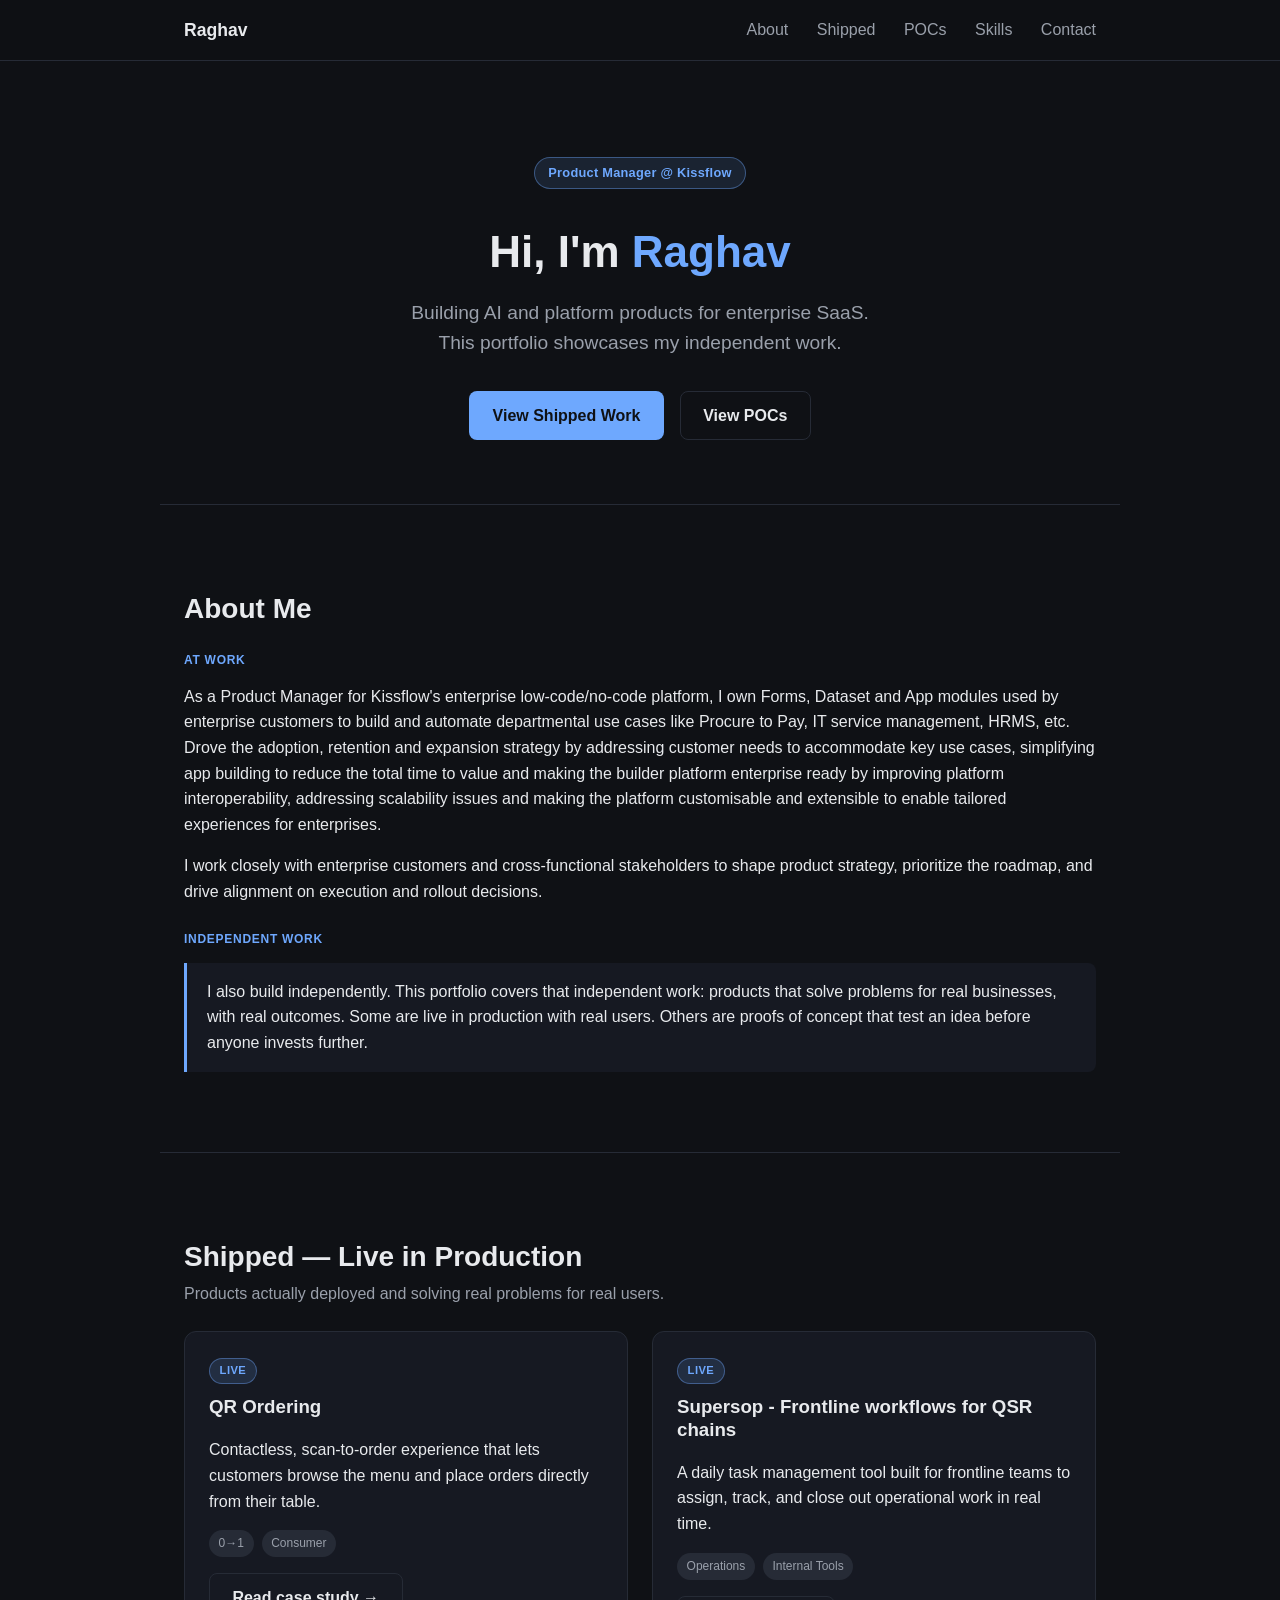
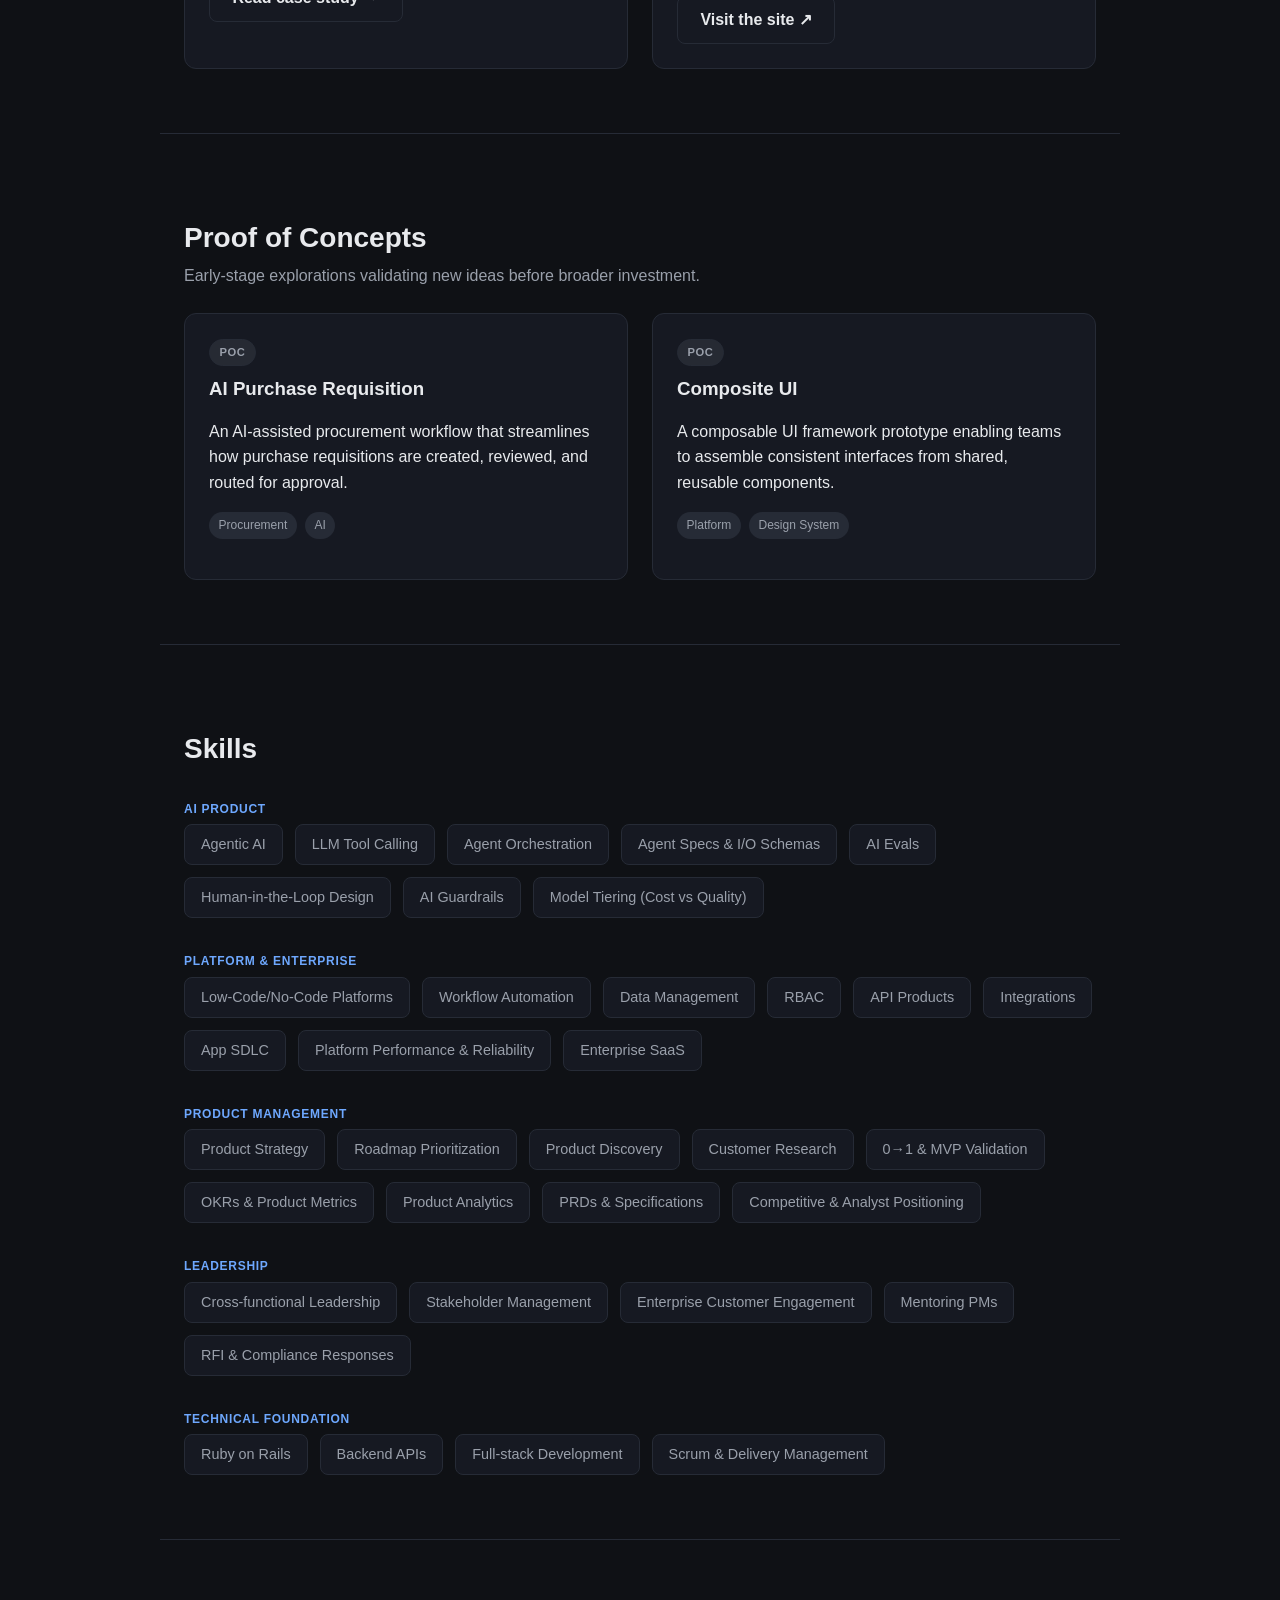
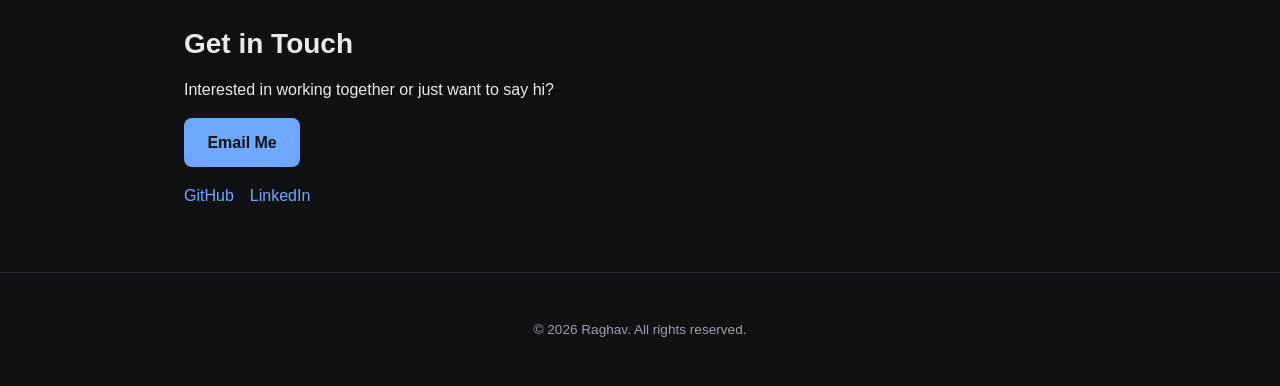
==== commit b046ca16: "Rewrite At work paragraph for Kissflow role Co-Authored-By: Claude Opus 5.5 <noreply@anthropic.com> " ====
--- a/index.html
+++ b/index.html
@@ -37,11 +37,15 @@
       <h2>About Me</h2>
       <h3 class="about-label">At work</h3>
       <p>
-        As a product manager at Kissflow, I own core platform capabilities across
-        Forms, Data, and Apps for Kissflow's enterprise low-code platform. I focus on
-        improving enterprise readiness, platform flexibility, scalability, and
-        AI-assisted experiences for complex business workflows and high-volume data
-        operations.
+        As a Product Manager for Kissflow's enterprise low-code/no-code platform, I own
+        Forms, Dataset and App modules used by enterprise customers to build and
+        automate departmental use cases like Procure to Pay, IT service management,
+        HRMS, etc. Drove the adoption, retention and expansion strategy by addressing
+        customer needs to accommodate key use cases, simplifying app building to reduce
+        the total time to value and making the builder platform enterprise ready by
+        improving platform interoperability, addressing scalability issues and making
+        the platform customisable and extensible to enable tailored experiences for
+        enterprises.
       </p>
       <p>
         I work closely with enterprise customers and cross-functional stakeholders to
